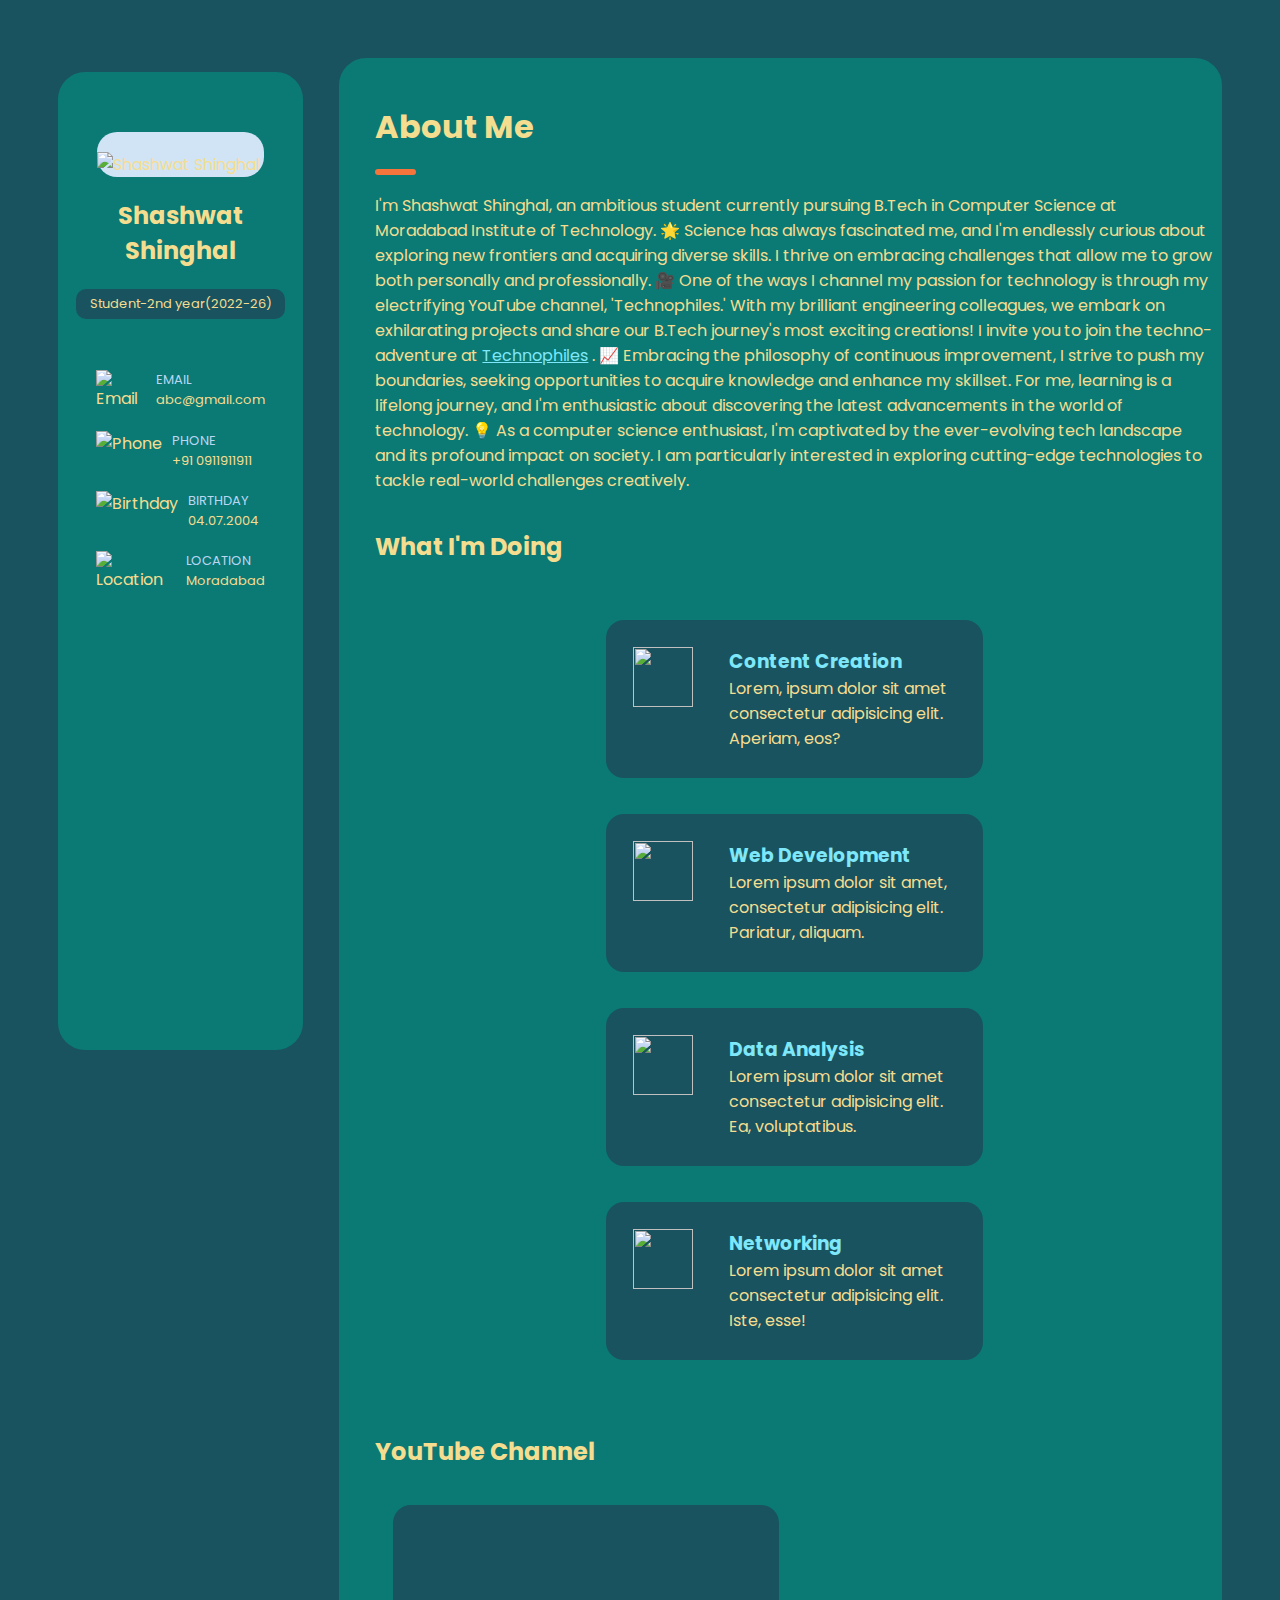
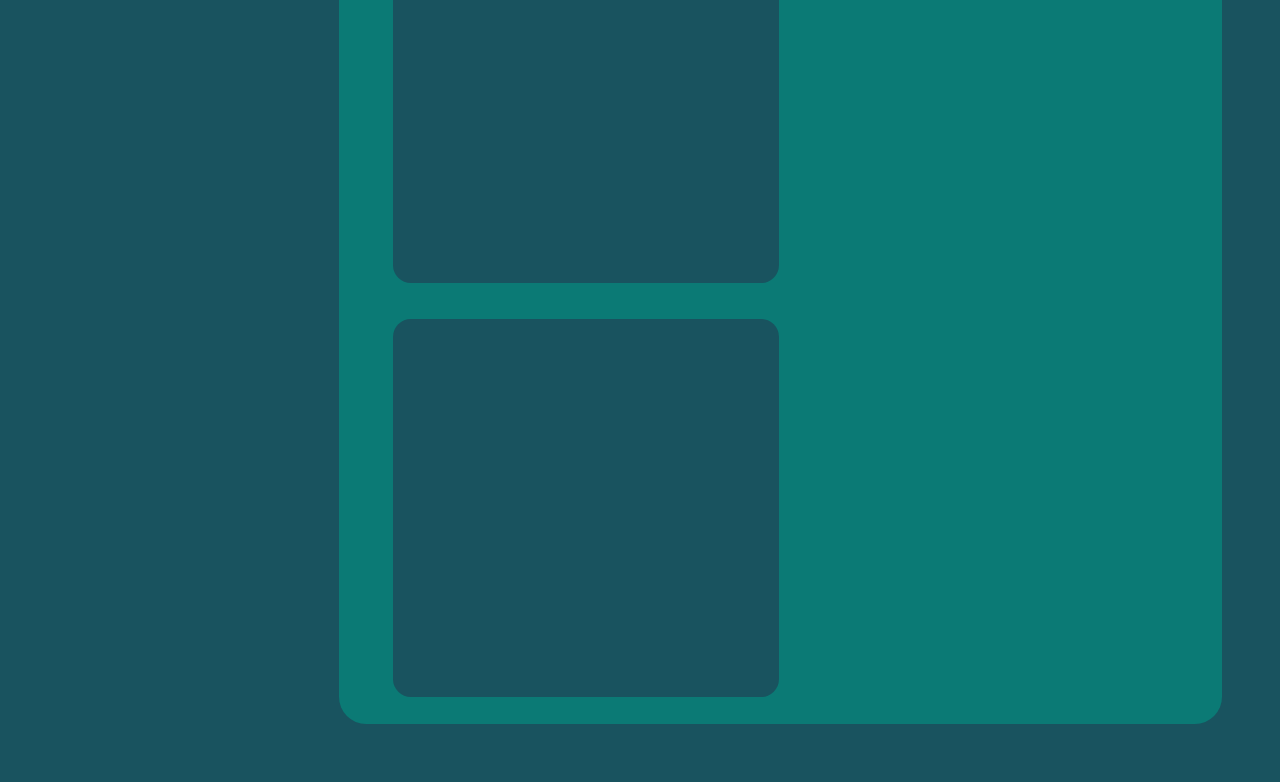
==== index.html @ 0c71488a "Merge branch 'master' of https://github.com/shashwat2048/webd" ====
<!DOCTYPE html>
<html lang="en">
<head>
    <meta charset="UTF-8">
    <meta name="viewport" content="width=device-width, initial-scale=1.0">
    <link rel="preconnect" href="https://fonts.googleapis.com">
    <link rel="preconnect" href="https://fonts.gstatic.com" crossorigin>
    <link href="https://fonts.googleapis.com/css2?family=Poppins:ital,wght@0,100;0,200;0,300;0,400;0,500;0,600;0,700;0,800;0,900;1,100;1,200;1,300;1,400;1,500;1,600;1,700;1,800;1,900&display=swap" rel="stylesheet">
    <title>Shashwat's Portfolio</title>
    <style>
        :root{
            --dHsidebar:100vh;
            --dWsidebar:20vw;
            --dHcontent:180vh;
            --dWcontent:80vw;
            --dflexdir:row;
            --dflexdirside:column;
            --dPossidebar:sticky;
            --dAlignmain:start;
            --dboxwidthmobile:45%;
            --defdisplay:flex;
            --defjustify:start;
            --defavatarwidth:80%;
            --defavatarheight:45%;
            --dboxminwidth:none;
        }
        @media only screen and (max-width: 767px){
            .sidebar{
            --dHsidebar:35vh;
            --dWsidebar:80vw; 
            --dPossidebar:static; 
            --dflexdirside:row;
            --defjustify:center;
            }
            .content{
            --dHcontent:80vh;
            --dWcontent:80vw;               
            }
            .main{
            --dflexdir:column;
            --dAlignmain:center;
            }
            .box{
                --dboxwidthmobile:none;
                --dboxminwidth:80%;
            }
            .testibox{
                --dboxwidthmobile:80%;
            }
            .info{
                --defdisplay:none;
            }
            .avatarbg{
            --defavatarwidth:65%;
            --defavatarheight:50%;
            }
        }
        *{
            margin: 0;
            padding: 0;
            font-family: "Poppins";
            color: #F5DD90;
        }
        body{
            background-color: #19535F;
        }
        .main{
            display: flex;
            flex-direction: var(--dflexdir);
            border: 0px solid ;
            border-radius: 1vh;
            padding: 40px;
            align-items: var(--dAlignmain);
            position: static;
            justify-content: center;
        }
        .boxout{
            border: 0px solid;
            background-color: #0B7A75;
            border-radius: 3vh;
            margin-top: 5vh;
            margin: 2vh;
            padding: 1vh;
        }
        .sidebar{
            min-height: var(--dHsidebar);
            width: var(--dWsidebar);
            position: var(--dPossidebar);
            top: 8vh;
            display: flex;
            flex-direction: var(--dflexdirside);
            padding: 1.5%;
            padding-top: 5%;
            justify-content: var(--defjustify);

        }
        .content{
            min-height: var(--dHcontent);
            width: var(--dWcontent);
            padding-left: 4vh;
        }
        .line{
            width: 35px;
            border: 3px solid #F4743B;
            border-radius: 3px;
            margin: 2vh;
            margin-left: 0;
        }
        #intextlink{
            color: #7EE8FA;
        }
        .whatiamdoing{
            display: flex;
            flex-direction: var(--dflexdir);
            flex-wrap: wrap;
            justify-content: space-evenly;
            padding: 20px;
        }
        .contenthead{
            color: #7EE8FA;
        }
        .box{
            display: flex;
            width: var(--dboxwidthmobile);
            min-width: var(--dboxminwidthmobile);
            margin: 2vh;
            padding: 1vh;
            background-color: #19535F;
            border: 0px;
            border-radius: 2vh;
            justify-content: space-between;
        }
        .testimonials{
            display: flex;
            flex-direction: var(--dflexdir);
            flex-wrap: wrap;
        }
        .testibox{
            display: flex;
            flex-direction: column;
            align-items: center;
            height: 40vh;
            width: var(--dboxwidthmobile);
            margin: 2vh;
            padding: 1vh;
            padding-left: 0vh;
            background-color: #19535F;
            border: 0px;
            border-radius: 2vh;
            justify-content: center;
        }
        .headtext{
            margin: 1vh;
        }
        .heading{
            margin: 2vh;
            margin-top: 4vh;
            margin-left: 0;
        }
        .image{
            margin: 2vh;
        }
        .text{
            margin: 2vh;
        }
        iframe{
            width: 80%;
            height: 80%;
            border-radius: 2vh;
        }
        .avatarbg{
            background-color: #D0E4F6;
            width: var(--defavatarwidth);
            height: var(--defavatarheight);
            border-radius: 20px;
            padding-top: 20px;
            margin:auto;
        }
        .avatar{
            width:100% ;
            height:100%;
            margin: auto;
        }
        .sidename{
            margin-top: 10%;
            margin-bottom: 10%;
            text-align: center;
        }
        .year{
            background-color: #19535F;
            border-radius: 10px;
            font-size: small;
            text-align: center;
            padding: 5px;
        }
        .sidehead{
            margin-bottom: 15%;
        }
        ul{
            list-style-type: none;
        }
        li{
            margin: 20px;
        }
        .sideimg{
            width: auto;
        }
        .imgs{
            width: 45px;
        }
        .listitem{
            display:flex ;
            align-items: start;
        }
        .sidetext{
            font-size: small;
            margin-left: 10px ;
        }
        .info{
            display: var(--defdisplay);
        }
        .sidecap{
            color: #BAD7F2;
        }
    </style>
</head>
<body>
    <div class="main">
        <div class="boxout sidebar">
            <div class="sidehead">
                <div class="avatarbg"><img src="C:\Users\Dell\Desktop\webd\ska.png" alt="Shashwat Shinghal" class="avatar"></div>
                <div class="avatarname">
                    <h2 class="sidename">Shashwat Shinghal</h2>
                    <div class="year"><p>Student-2nd year(2022-26)</p></div>
                </div>
            </div>
            <div class="info">
                <ul>
                    <li>
                    <div class="listitem">
                        <div class="sideimg"> <img src="C:\Users\Dell\Desktop\webd\email.png" alt="Email" class="imgs"> </div>
                        <div class="sidetext"><p class="sidecap">EMAIL</p><p>abc@gmail.com</p></div>
                    </div>
                    </li>
                    <li>
                    <div class="listitem">    
                        <div class="sideimg"> <img src="C:\Users\Dell\Desktop\webd\phone-call.png" alt="Phone" class="imgs"> </div>
                        <div class="sidetext"><p class="sidecap">PHONE</p><p>+91 0911911911</p></div>
                    </div>
                    </li>
                    <li>
                        <div class="listitem">
                        <div class="sideimg"> <img src="C:\Users\Dell\Desktop\webd\calendar.png" alt="Birthday" class="imgs"> </div>
                        <div class="sidetext"><p class="sidecap">BIRTHDAY</p><p>04.07.2004</p></div>
                    </div>
                    </li>
                    <li>
                        <div class="listitem">
                        <div class="sideimg"> <img src="C:\Users\Dell\Desktop\webd\placeholder.png" alt="Location" class="imgs"> </div>
                        <div class="sidetext"><p class="sidecap">LOCATION</p><p>Moradabad</p></div>
                    </div>
                    </li>
                </ul>
            </div>
        </div>
        <div class="boxout content">
            <div class="aboutme">
                <h1 class="heading abtme">About Me</h1>
                <div class="line"></div>
                <p class="aboutcontent">I'm Shashwat Shinghal, an ambitious student currently pursuing B.Tech in Computer Science at Moradabad Institute of Technology.

                    🌟 Science has always fascinated me, and I'm endlessly curious about exploring new frontiers and acquiring diverse skills. I thrive on embracing challenges that allow me to grow both personally and professionally.
                    
                    🎥 One of the ways I channel my passion for technology is through my electrifying YouTube channel, 'Technophiles.' With my brilliant engineering colleagues, we embark on exhilarating projects and share our B.Tech journey's most exciting creations! I invite you to join the techno-adventure at
                    <a href="https://youtube.com/@TECHNOPHILES_" target="_blank" id="intextlink">Technophiles</a> .
                    
                    📈 Embracing the philosophy of continuous improvement, I strive to push my boundaries, seeking opportunities to acquire knowledge and enhance my skillset. For me, learning is a lifelong journey, and I'm enthusiastic about discovering the latest advancements in the world of technology.
                    
                    💡 As a computer science enthusiast, I'm captivated by the ever-evolving tech landscape and its profound impact on society. I am particularly interested in exploring cutting-edge technologies to tackle real-world challenges creatively.</p>
            </div>
            <h2 class=" heading doing">What I'm Doing</h2>
            <div class="whatiamdoing">
                <div class="box box1">
                    <div class="image">
                        <img src="C:\Users\Dell\Desktop\webd\content.png" alt="" style="height: 60px; width: 60px;">
                    </div>
                    <div class="text">
                        <h3 class="contenthead">Content Creation</h3>
                        <p>Lorem, ipsum dolor sit amet consectetur adipisicing elit. Aperiam, eos?</p>
                    </div>
                </div>
                <div class="box box2">
                    <div class="image">
                        <img src="C:\Users\Dell\Desktop\webd\www.png" alt="" style="height: 60px; width: 60px;">
                    </div>
                    <div class="text">
                        <h3 class="contenthead">Web Development</h3>
                        <p>Lorem ipsum dolor sit amet, consectetur adipisicing elit. Pariatur, aliquam.</p>
                    </div>
                </div>
                <div class="box box3">
                    <div class="image">
                        <img src="C:\Users\Dell\Desktop\webd\analytics.png" alt="" style="height: 60px; width: 60px;">
                    </div>
                    <div class="text">
                        <h3 class="contenthead">Data Analysis</h3>
                        <p>Lorem ipsum dolor sit amet consectetur adipisicing elit. Ea, voluptatibus.</p>
                    </div>
                </div>
                <div class="box box4">
                    <div class="image">
                        <img src="C:\Users\Dell\Desktop\webd\teamwork.png" alt="" style="height: 60px; width: 60px;">
                    </div>
                    <div class="text">
                        <h3 class="contenthead">Networking</h3>
                        <p>Lorem ipsum dolor sit amet consectetur adipisicing elit. Iste, esse!</p>
                    </div>
                </div>
            </div>
            <h2 class=" heading">YouTube Channel</h2>
            <div class="testimonials">
                <div class="testibox vid1">
                    <iframe src="https://www.youtube.com/embed/_IjjmlWIiEA" frameborder="0"></iframe>
                </div>
                <div class="testibox vid2">
                    <iframe src="https://www.youtube.com/embed/XoobK7ovYzg" frameborder="0"></iframe>
                </div>
            </div>
        </div>
    </div>
</body>
</html>
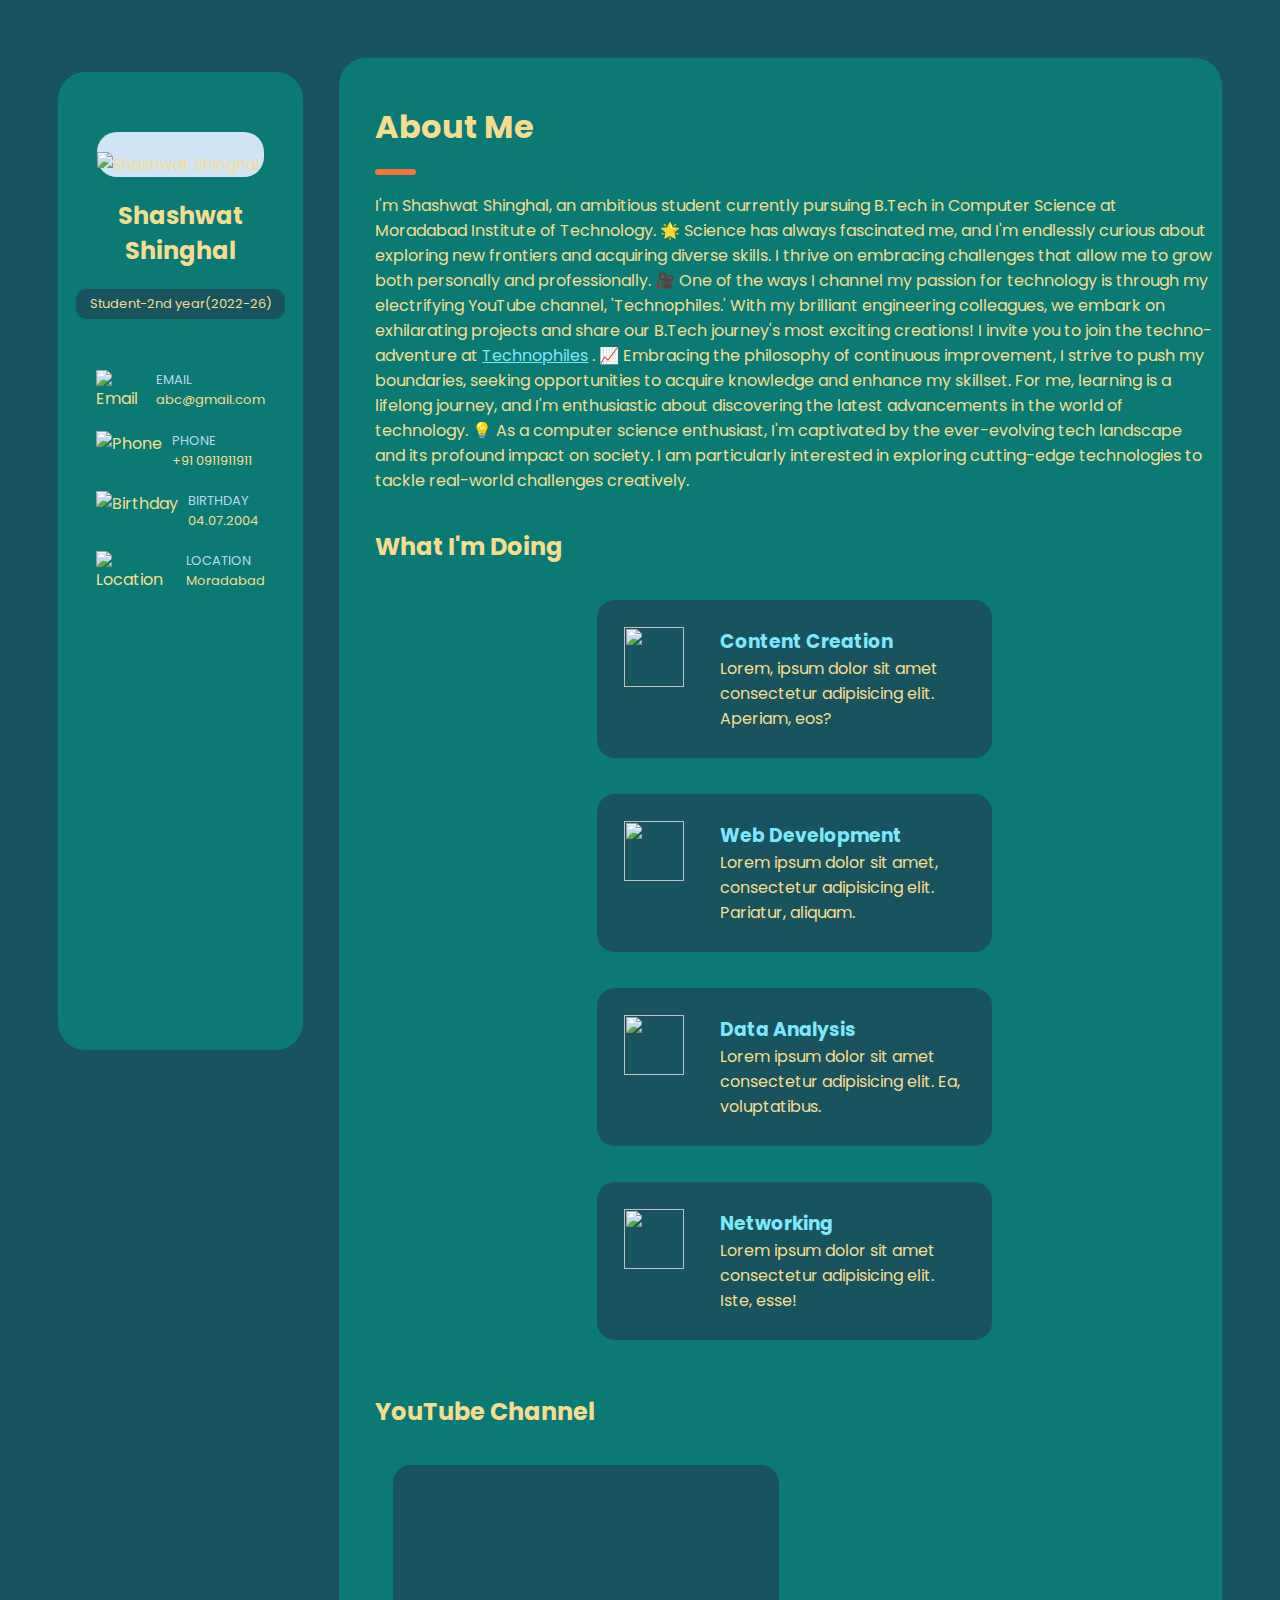
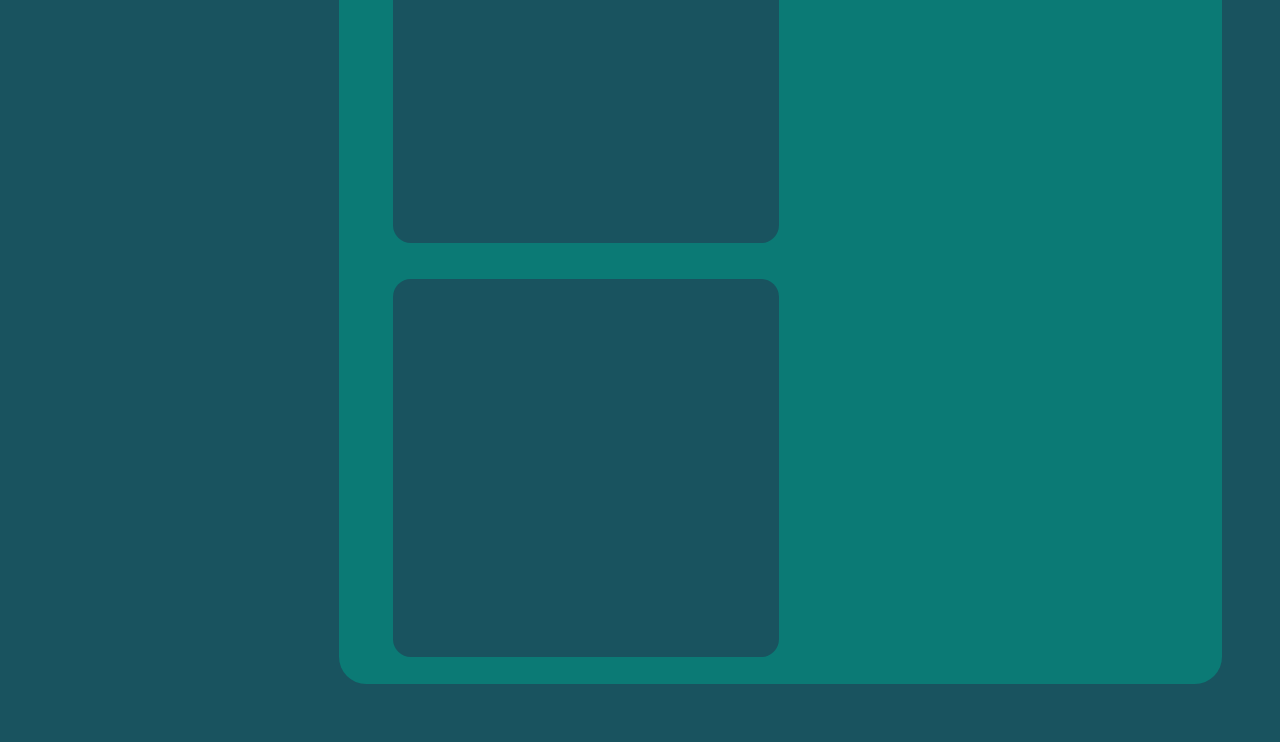
==== commit 52a04362: "fixed padding" ====
--- a/index.html
+++ b/index.html
@@ -23,6 +23,7 @@
             --defavatarwidth:80%;
             --defavatarheight:45%;
             --dboxminwidth:none;
+            --defcontentpadding:4vh;
         }
         @media only screen and (max-width: 767px){
             .sidebar{
@@ -34,7 +35,8 @@
             }
             .content{
             --dHcontent:80vh;
-            --dWcontent:80vw;               
+            --dWcontent:80vw;   
+            --defcontentpadding:1vh;            
             }
             .main{
             --dflexdir:column;
@@ -97,7 +99,7 @@
         .content{
             min-height: var(--dHcontent);
             width: var(--dWcontent);
-            padding-left: 4vh;
+            padding-left: var(--defcontentpadding);
         }
         .line{
             width: 35px;
@@ -114,7 +116,7 @@
             flex-direction: var(--dflexdir);
             flex-wrap: wrap;
             justify-content: space-evenly;
-            padding: 20px;
+            padding: 0px;
         }
         .contenthead{
             color: #7EE8FA;
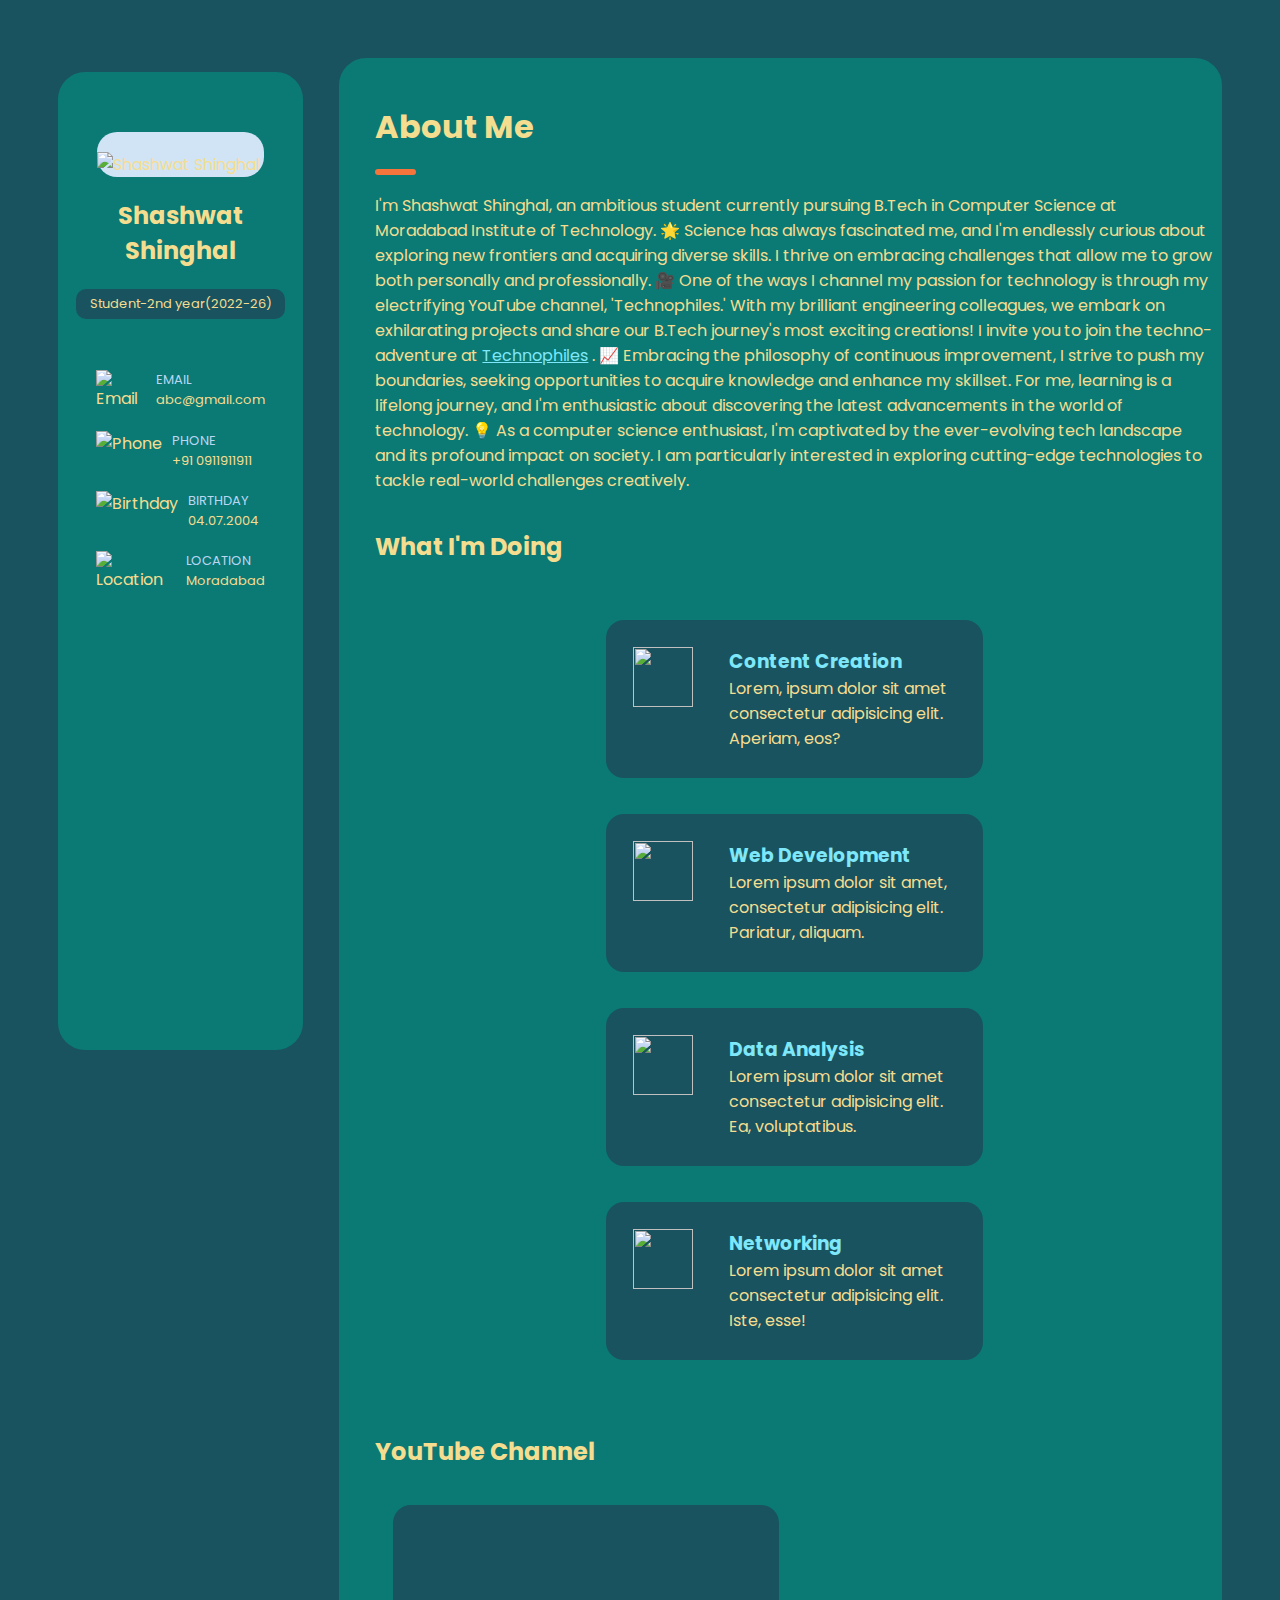
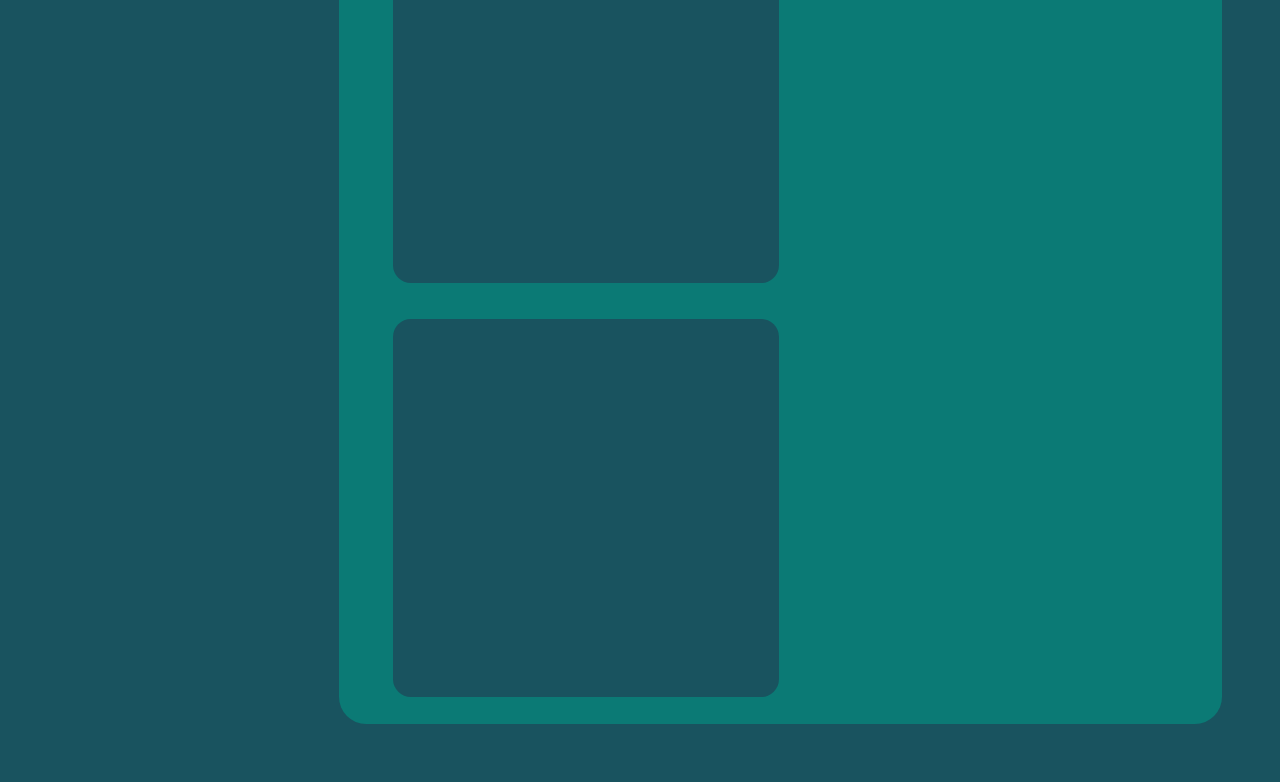
==== commit 43ebcf78: "Update index.html added proper image paths" ====
--- a/index.html
+++ b/index.html
@@ -23,7 +23,6 @@
             --defavatarwidth:80%;
             --defavatarheight:45%;
             --dboxminwidth:none;
-            --defcontentpadding:4vh;
         }
         @media only screen and (max-width: 767px){
             .sidebar{
@@ -35,8 +34,7 @@
             }
             .content{
             --dHcontent:80vh;
-            --dWcontent:80vw;   
-            --defcontentpadding:1vh;            
+            --dWcontent:80vw;               
             }
             .main{
             --dflexdir:column;
@@ -99,7 +97,7 @@
         .content{
             min-height: var(--dHcontent);
             width: var(--dWcontent);
-            padding-left: var(--defcontentpadding);
+            padding-left: 4vh;
         }
         .line{
             width: 35px;
@@ -116,7 +114,7 @@
             flex-direction: var(--dflexdir);
             flex-wrap: wrap;
             justify-content: space-evenly;
-            padding: 0px;
+            padding: 20px;
         }
         .contenthead{
             color: #7EE8FA;
@@ -230,7 +228,7 @@
     <div class="main">
         <div class="boxout sidebar">
             <div class="sidehead">
-                <div class="avatarbg"><img src="C:\Users\Dell\Desktop\webd\ska.png" alt="Shashwat Shinghal" class="avatar"></div>
+                <div class="avatarbg"><img src="https://github.com/shashwat2048/webd/blob/master/ska.png" alt="Shashwat Shinghal" class="avatar"></div>
                 <div class="avatarname">
                     <h2 class="sidename">Shashwat Shinghal</h2>
                     <div class="year"><p>Student-2nd year(2022-26)</p></div>
@@ -240,25 +238,25 @@
                 <ul>
                     <li>
                     <div class="listitem">
-                        <div class="sideimg"> <img src="C:\Users\Dell\Desktop\webd\email.png" alt="Email" class="imgs"> </div>
+                        <div class="sideimg"> <img src="https://github.com/shashwat2048/webd/blob/master/email.png" alt="Email" class="imgs"> </div>
                         <div class="sidetext"><p class="sidecap">EMAIL</p><p>abc@gmail.com</p></div>
                     </div>
                     </li>
                     <li>
                     <div class="listitem">    
-                        <div class="sideimg"> <img src="C:\Users\Dell\Desktop\webd\phone-call.png" alt="Phone" class="imgs"> </div>
+                        <div class="sideimg"> <img src="https://github.com/shashwat2048/webd/blob/master/phone-call.png" alt="Phone" class="imgs"> </div>
                         <div class="sidetext"><p class="sidecap">PHONE</p><p>+91 0911911911</p></div>
                     </div>
                     </li>
                     <li>
                         <div class="listitem">
-                        <div class="sideimg"> <img src="C:\Users\Dell\Desktop\webd\calendar.png" alt="Birthday" class="imgs"> </div>
+                        <div class="sideimg"> <img src="https://github.com/shashwat2048/webd/blob/master/calendar.png" alt="Birthday" class="imgs"> </div>
                         <div class="sidetext"><p class="sidecap">BIRTHDAY</p><p>04.07.2004</p></div>
                     </div>
                     </li>
                     <li>
                         <div class="listitem">
-                        <div class="sideimg"> <img src="C:\Users\Dell\Desktop\webd\placeholder.png" alt="Location" class="imgs"> </div>
+                        <div class="sideimg"> <img src="https://github.com/shashwat2048/webd/blob/master/placeholder.png" alt="Location" class="imgs"> </div>
                         <div class="sidetext"><p class="sidecap">LOCATION</p><p>Moradabad</p></div>
                     </div>
                     </li>
@@ -284,7 +282,7 @@
             <div class="whatiamdoing">
                 <div class="box box1">
                     <div class="image">
-                        <img src="C:\Users\Dell\Desktop\webd\content.png" alt="" style="height: 60px; width: 60px;">
+                        <img src="https://github.com/shashwat2048/webd/blob/master/content.png" alt="" style="height: 60px; width: 60px;">
                     </div>
                     <div class="text">
                         <h3 class="contenthead">Content Creation</h3>
@@ -293,7 +291,7 @@
                 </div>
                 <div class="box box2">
                     <div class="image">
-                        <img src="C:\Users\Dell\Desktop\webd\www.png" alt="" style="height: 60px; width: 60px;">
+                        <img src="https://github.com/shashwat2048/webd/blob/master/www.png" alt="" style="height: 60px; width: 60px;">
                     </div>
                     <div class="text">
                         <h3 class="contenthead">Web Development</h3>
@@ -302,7 +300,7 @@
                 </div>
                 <div class="box box3">
                     <div class="image">
-                        <img src="C:\Users\Dell\Desktop\webd\analytics.png" alt="" style="height: 60px; width: 60px;">
+                        <img src="https://github.com/shashwat2048/webd/blob/master/analytics.png" alt="" style="height: 60px; width: 60px;">
                     </div>
                     <div class="text">
                         <h3 class="contenthead">Data Analysis</h3>
@@ -311,7 +309,7 @@
                 </div>
                 <div class="box box4">
                     <div class="image">
-                        <img src="C:\Users\Dell\Desktop\webd\teamwork.png" alt="" style="height: 60px; width: 60px;">
+                        <img src="https://github.com/shashwat2048/webd/blob/master/teamwork.png" alt="" style="height: 60px; width: 60px;">
                     </div>
                     <div class="text">
                         <h3 class="contenthead">Networking</h3>
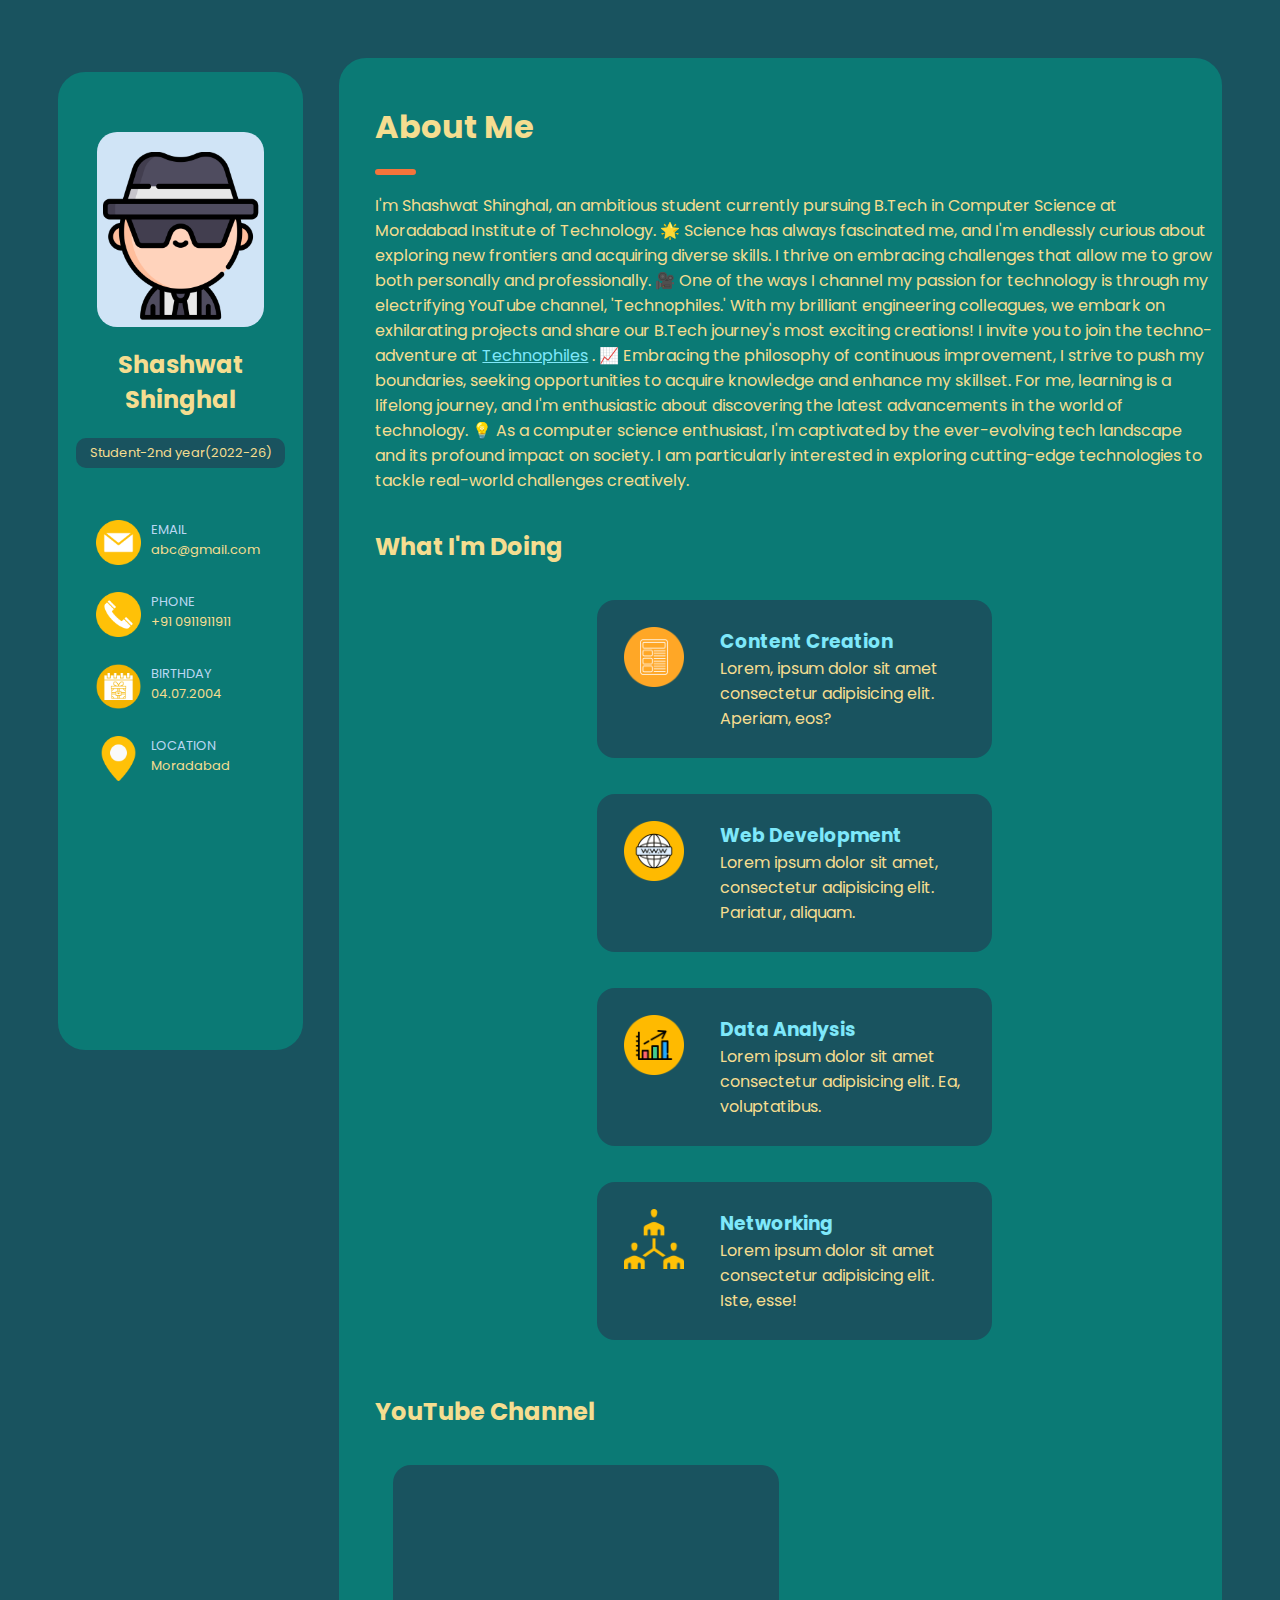
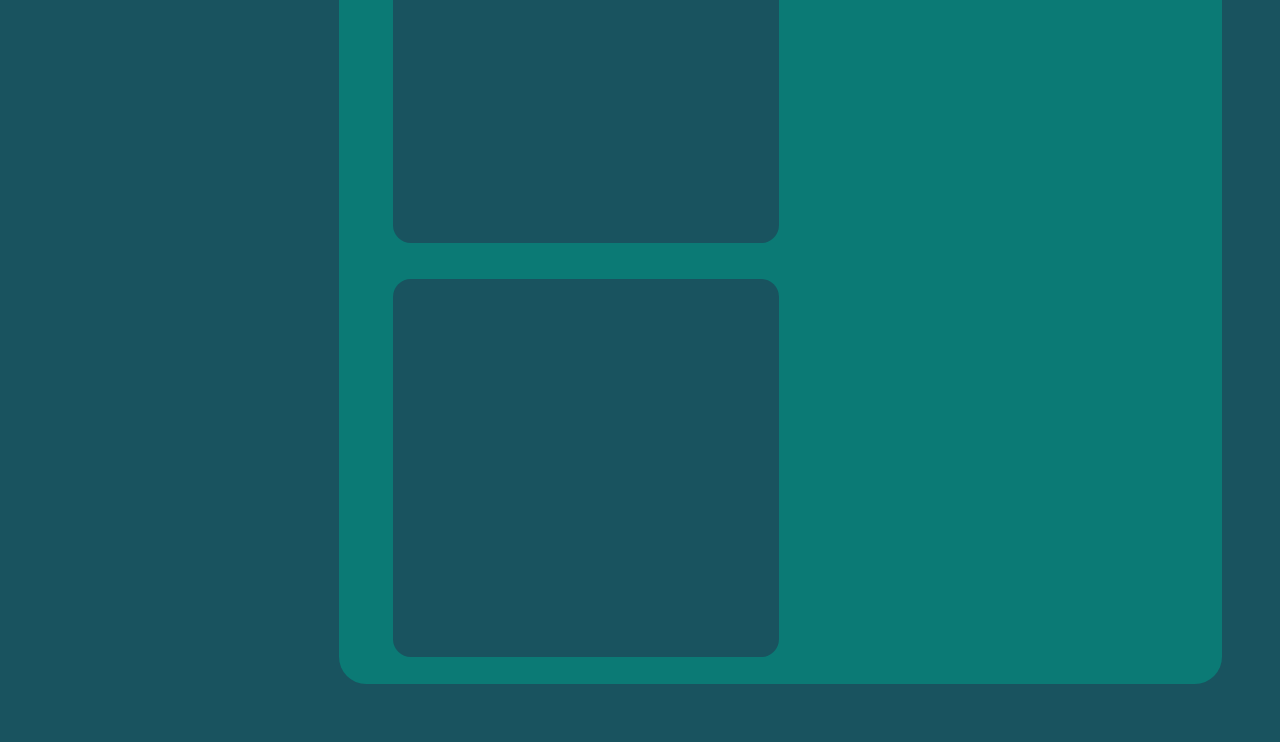
==== commit d500e56d: "updated paths" ====
--- a/index.html
+++ b/index.html
@@ -23,6 +23,7 @@
             --defavatarwidth:80%;
             --defavatarheight:45%;
             --dboxminwidth:none;
+            --defcontentpadding:4vh;
         }
         @media only screen and (max-width: 767px){
             .sidebar{
@@ -34,7 +35,8 @@
             }
             .content{
             --dHcontent:80vh;
-            --dWcontent:80vw;               
+            --dWcontent:80vw;   
+            --defcontentpadding:1vh;            
             }
             .main{
             --dflexdir:column;
@@ -97,7 +99,7 @@
         .content{
             min-height: var(--dHcontent);
             width: var(--dWcontent);
-            padding-left: 4vh;
+            padding-left: var(--defcontentpadding);
         }
         .line{
             width: 35px;
@@ -114,7 +116,7 @@
             flex-direction: var(--dflexdir);
             flex-wrap: wrap;
             justify-content: space-evenly;
-            padding: 20px;
+            padding: 0px;
         }
         .contenthead{
             color: #7EE8FA;
@@ -228,7 +230,7 @@
     <div class="main">
         <div class="boxout sidebar">
             <div class="sidehead">
-                <div class="avatarbg"><img src="https://github.com/shashwat2048/webd/blob/master/ska.png" alt="Shashwat Shinghal" class="avatar"></div>
+                <div class="avatarbg"><img src="ska.png" alt="Shashwat Shinghal" class="avatar"></div>
                 <div class="avatarname">
                     <h2 class="sidename">Shashwat Shinghal</h2>
                     <div class="year"><p>Student-2nd year(2022-26)</p></div>
@@ -238,25 +240,25 @@
                 <ul>
                     <li>
                     <div class="listitem">
-                        <div class="sideimg"> <img src="https://github.com/shashwat2048/webd/blob/master/email.png" alt="Email" class="imgs"> </div>
+                        <div class="sideimg"> <img src="email.png" alt="Email" class="imgs"> </div>
                         <div class="sidetext"><p class="sidecap">EMAIL</p><p>abc@gmail.com</p></div>
                     </div>
                     </li>
                     <li>
                     <div class="listitem">    
-                        <div class="sideimg"> <img src="https://github.com/shashwat2048/webd/blob/master/phone-call.png" alt="Phone" class="imgs"> </div>
+                        <div class="sideimg"> <img src="phone-call.png" alt="Phone" class="imgs"> </div>
                         <div class="sidetext"><p class="sidecap">PHONE</p><p>+91 0911911911</p></div>
                     </div>
                     </li>
                     <li>
                         <div class="listitem">
-                        <div class="sideimg"> <img src="https://github.com/shashwat2048/webd/blob/master/calendar.png" alt="Birthday" class="imgs"> </div>
+                        <div class="sideimg"> <img src="calendar.png" alt="Birthday" class="imgs"> </div>
                         <div class="sidetext"><p class="sidecap">BIRTHDAY</p><p>04.07.2004</p></div>
                     </div>
                     </li>
                     <li>
                         <div class="listitem">
-                        <div class="sideimg"> <img src="https://github.com/shashwat2048/webd/blob/master/placeholder.png" alt="Location" class="imgs"> </div>
+                        <div class="sideimg"> <img src="placeholder.png" alt="Location" class="imgs"> </div>
                         <div class="sidetext"><p class="sidecap">LOCATION</p><p>Moradabad</p></div>
                     </div>
                     </li>
@@ -282,7 +284,7 @@
             <div class="whatiamdoing">
                 <div class="box box1">
                     <div class="image">
-                        <img src="https://github.com/shashwat2048/webd/blob/master/content.png" alt="" style="height: 60px; width: 60px;">
+                        <img src="content.png" alt="" style="height: 60px; width: 60px;">
                     </div>
                     <div class="text">
                         <h3 class="contenthead">Content Creation</h3>
@@ -291,7 +293,7 @@
                 </div>
                 <div class="box box2">
                     <div class="image">
-                        <img src="https://github.com/shashwat2048/webd/blob/master/www.png" alt="" style="height: 60px; width: 60px;">
+                        <img src="www.png" alt="" style="height: 60px; width: 60px;">
                     </div>
                     <div class="text">
                         <h3 class="contenthead">Web Development</h3>
@@ -300,7 +302,7 @@
                 </div>
                 <div class="box box3">
                     <div class="image">
-                        <img src="https://github.com/shashwat2048/webd/blob/master/analytics.png" alt="" style="height: 60px; width: 60px;">
+                        <img src="analytics.png" alt="" style="height: 60px; width: 60px;">
                     </div>
                     <div class="text">
                         <h3 class="contenthead">Data Analysis</h3>
@@ -309,7 +311,7 @@
                 </div>
                 <div class="box box4">
                     <div class="image">
-                        <img src="https://github.com/shashwat2048/webd/blob/master/teamwork.png" alt="" style="height: 60px; width: 60px;">
+                        <img src="teamwork.png" alt="" style="height: 60px; width: 60px;">
                     </div>
                     <div class="text">
                         <h3 class="contenthead">Networking</h3>
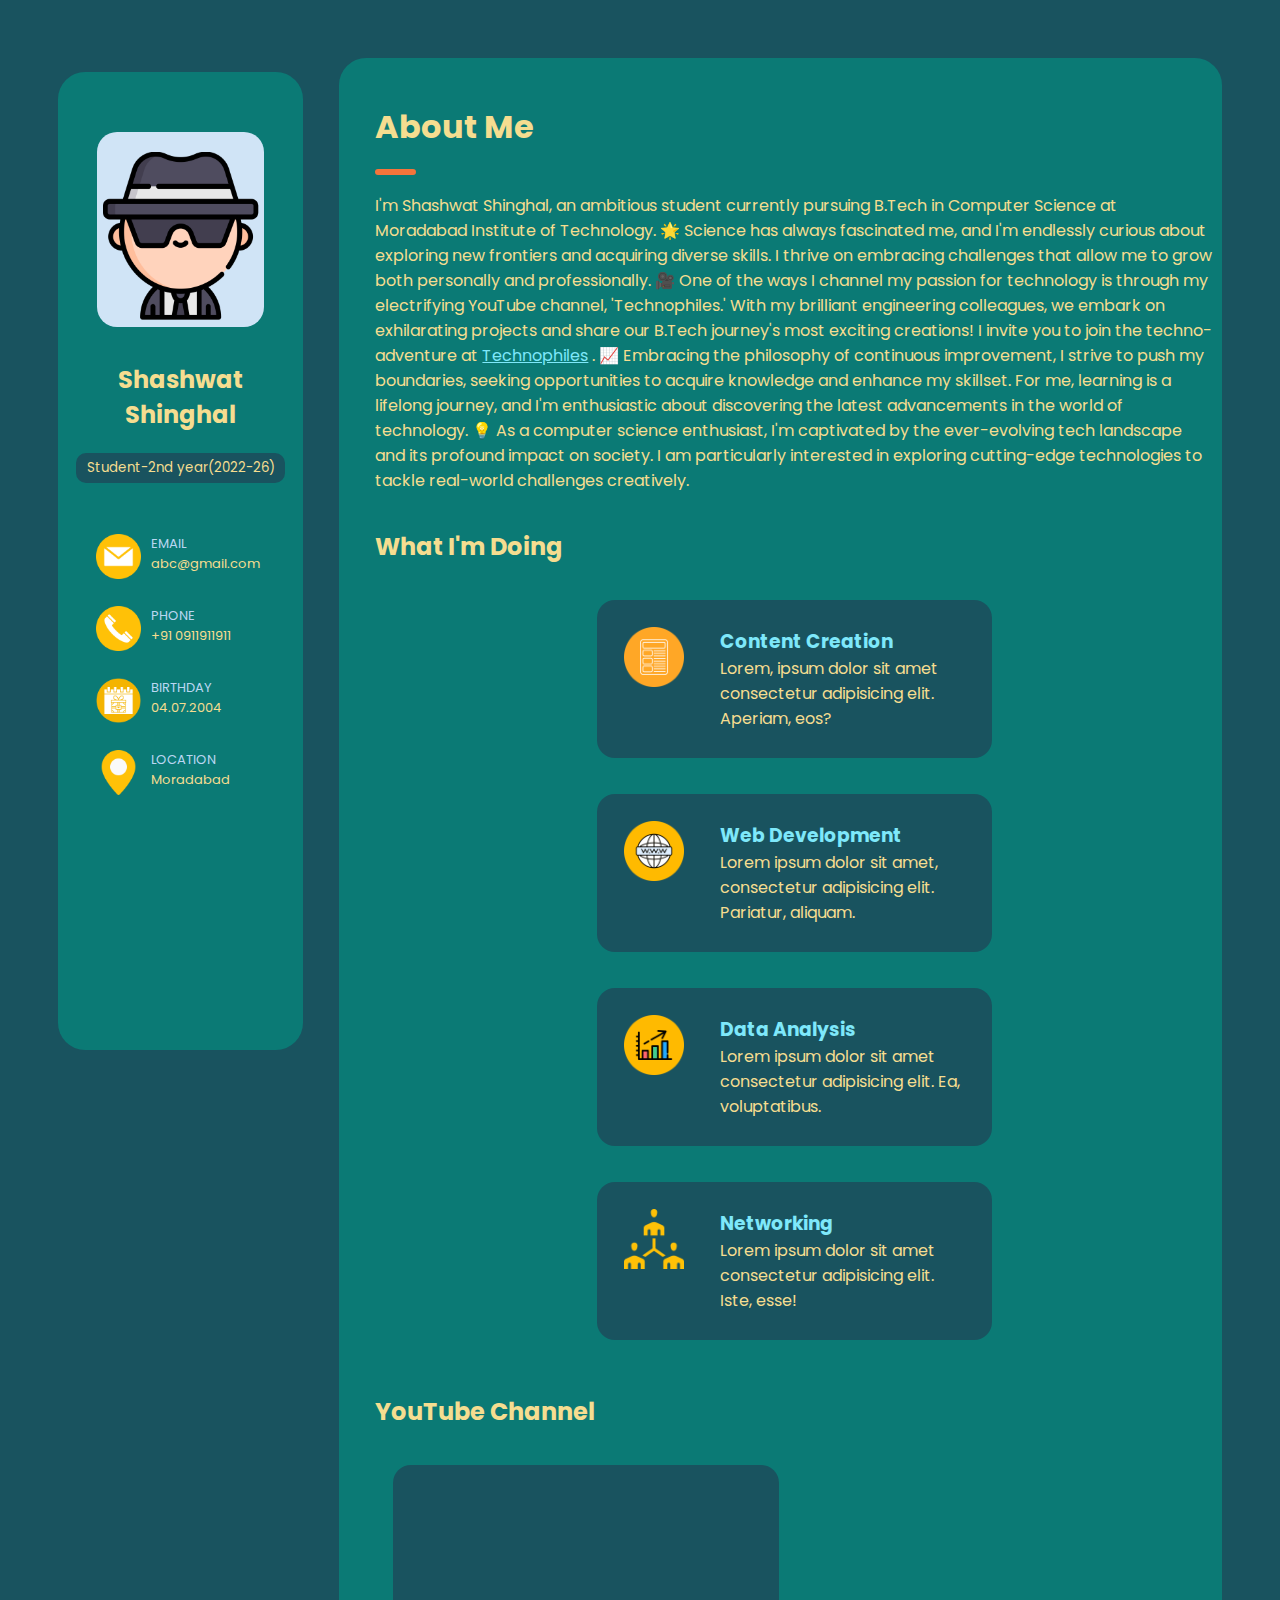
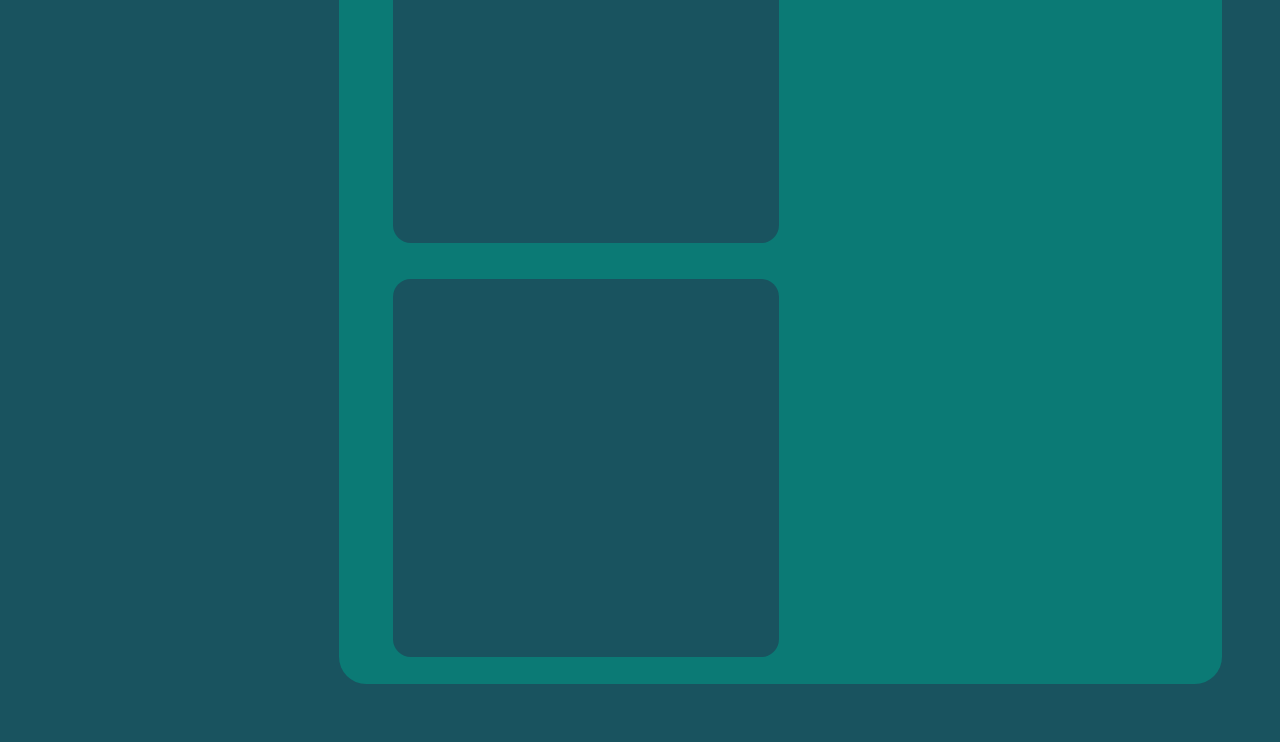
==== commit c2b99565: "krdo yr" ====
--- a/index.html
+++ b/index.html
@@ -1,272 +1,62 @@
 <!DOCTYPE html>
 <html lang="en">
+
 <head>
     <meta charset="UTF-8">
     <meta name="viewport" content="width=device-width, initial-scale=1.0">
     <link rel="preconnect" href="https://fonts.googleapis.com">
     <link rel="preconnect" href="https://fonts.gstatic.com" crossorigin>
     <link href="https://fonts.googleapis.com/css2?family=Poppins:ital,wght@0,100;0,200;0,300;0,400;0,500;0,600;0,700;0,800;0,900;1,100;1,200;1,300;1,400;1,500;1,600;1,700;1,800;1,900&display=swap" rel="stylesheet">
+    <link rel="icon" href="channels4_profile.jpg" type="image/x-icon">
+    <link rel="stylesheet" href="style.css">
     <title>Shashwat's Portfolio</title>
     <style>
-        :root{
-            --dHsidebar:100vh;
-            --dWsidebar:20vw;
-            --dHcontent:180vh;
-            --dWcontent:80vw;
-            --dflexdir:row;
-            --dflexdirside:column;
-            --dPossidebar:sticky;
-            --dAlignmain:start;
-            --dboxwidthmobile:45%;
-            --defdisplay:flex;
-            --defjustify:start;
-            --defavatarwidth:80%;
-            --defavatarheight:45%;
-            --dboxminwidth:none;
-            --defcontentpadding:4vh;
-        }
-        @media only screen and (max-width: 767px){
-            .sidebar{
-            --dHsidebar:35vh;
-            --dWsidebar:80vw; 
-            --dPossidebar:static; 
-            --dflexdirside:row;
-            --defjustify:center;
-            }
-            .content{
-            --dHcontent:80vh;
-            --dWcontent:80vw;   
-            --defcontentpadding:1vh;            
-            }
-            .main{
-            --dflexdir:column;
-            --dAlignmain:center;
-            }
-            .box{
-                --dboxwidthmobile:none;
-                --dboxminwidth:80%;
-            }
-            .testibox{
-                --dboxwidthmobile:80%;
-            }
-            .info{
-                --defdisplay:none;
-            }
-            .avatarbg{
-            --defavatarwidth:65%;
-            --defavatarheight:50%;
-            }
-        }
-        *{
-            margin: 0;
-            padding: 0;
-            font-family: "Poppins";
-            color: #F5DD90;
-        }
-        body{
-            background-color: #19535F;
-        }
-        .main{
-            display: flex;
-            flex-direction: var(--dflexdir);
-            border: 0px solid ;
-            border-radius: 1vh;
-            padding: 40px;
-            align-items: var(--dAlignmain);
-            position: static;
-            justify-content: center;
-        }
-        .boxout{
-            border: 0px solid;
-            background-color: #0B7A75;
-            border-radius: 3vh;
-            margin-top: 5vh;
-            margin: 2vh;
-            padding: 1vh;
-        }
-        .sidebar{
-            min-height: var(--dHsidebar);
-            width: var(--dWsidebar);
-            position: var(--dPossidebar);
-            top: 8vh;
-            display: flex;
-            flex-direction: var(--dflexdirside);
-            padding: 1.5%;
-            padding-top: 5%;
-            justify-content: var(--defjustify);
-
-        }
-        .content{
-            min-height: var(--dHcontent);
-            width: var(--dWcontent);
-            padding-left: var(--defcontentpadding);
-        }
-        .line{
-            width: 35px;
-            border: 3px solid #F4743B;
-            border-radius: 3px;
-            margin: 2vh;
-            margin-left: 0;
-        }
-        #intextlink{
-            color: #7EE8FA;
-        }
-        .whatiamdoing{
-            display: flex;
-            flex-direction: var(--dflexdir);
-            flex-wrap: wrap;
-            justify-content: space-evenly;
-            padding: 0px;
-        }
-        .contenthead{
-            color: #7EE8FA;
-        }
-        .box{
-            display: flex;
-            width: var(--dboxwidthmobile);
-            min-width: var(--dboxminwidthmobile);
-            margin: 2vh;
-            padding: 1vh;
-            background-color: #19535F;
-            border: 0px;
-            border-radius: 2vh;
-            justify-content: space-between;
-        }
-        .testimonials{
-            display: flex;
-            flex-direction: var(--dflexdir);
-            flex-wrap: wrap;
-        }
-        .testibox{
-            display: flex;
-            flex-direction: column;
-            align-items: center;
-            height: 40vh;
-            width: var(--dboxwidthmobile);
-            margin: 2vh;
-            padding: 1vh;
-            padding-left: 0vh;
-            background-color: #19535F;
-            border: 0px;
-            border-radius: 2vh;
-            justify-content: center;
-        }
-        .headtext{
-            margin: 1vh;
-        }
-        .heading{
-            margin: 2vh;
-            margin-top: 4vh;
-            margin-left: 0;
-        }
-        .image{
-            margin: 2vh;
-        }
-        .text{
-            margin: 2vh;
-        }
-        iframe{
-            width: 80%;
-            height: 80%;
-            border-radius: 2vh;
-        }
-        .avatarbg{
-            background-color: #D0E4F6;
-            width: var(--defavatarwidth);
-            height: var(--defavatarheight);
-            border-radius: 20px;
-            padding-top: 20px;
-            margin:auto;
-        }
-        .avatar{
-            width:100% ;
-            height:100%;
-            margin: auto;
-        }
-        .sidename{
-            margin-top: 10%;
-            margin-bottom: 10%;
-            text-align: center;
-        }
-        .year{
-            background-color: #19535F;
-            border-radius: 10px;
-            font-size: small;
-            text-align: center;
-            padding: 5px;
-        }
-        .sidehead{
-            margin-bottom: 15%;
-        }
-        ul{
-            list-style-type: none;
-        }
-        li{
-            margin: 20px;
-        }
-        .sideimg{
-            width: auto;
-        }
-        .imgs{
-            width: 45px;
-        }
-        .listitem{
-            display:flex ;
-            align-items: start;
-        }
-        .sidetext{
-            font-size: small;
-            margin-left: 10px ;
-        }
-        .info{
-            display: var(--defdisplay);
-        }
-        .sidecap{
-            color: #BAD7F2;
-        }
+       
     </style>
 </head>
+
 <body>
     <div class="main">
-        <div class="boxout sidebar">
-            <div class="sidehead">
-                <div class="avatarbg"><img src="ska.png" alt="Shashwat Shinghal" class="avatar"></div>
-                <div class="avatarname">
+        <header class="boxout sidebar">
+            <section class="sidehead">
+                <div class="avatarbg"><img src="ska.png" alt="Shashwat Shinghal" class="avatar"></div>&nbsp;
+                <div class="avatarinfo">
                     <h2 class="sidename">Shashwat Shinghal</h2>
                     <div class="year"><p>Student-2nd year(2022-26)</p></div>
                 </div>
-            </div>
-            <div class="info">
+            </section>
+            <article class="info">
                 <ul>
                     <li>
-                    <div class="listitem">
-                        <div class="sideimg"> <img src="email.png" alt="Email" class="imgs"> </div>
-                        <div class="sidetext"><p class="sidecap">EMAIL</p><p>abc@gmail.com</p></div>
-                    </div>
-                    </li>
-                    <li>
-                    <div class="listitem">    
-                        <div class="sideimg"> <img src="phone-call.png" alt="Phone" class="imgs"> </div>
-                        <div class="sidetext"><p class="sidecap">PHONE</p><p>+91 0911911911</p></div>
-                    </div>
+                        <div class="listitem">
+                            <div class="sideimg"> <img src="email.png" alt="Email" class="imgs"> </div>
+                            <div class="sidetext"><p class="sidecap">EMAIL</p><p>abc@gmail.com</p></div>
+                        </div>
                     </li>
                     <li>
                         <div class="listitem">
-                        <div class="sideimg"> <img src="calendar.png" alt="Birthday" class="imgs"> </div>
-                        <div class="sidetext"><p class="sidecap">BIRTHDAY</p><p>04.07.2004</p></div>
-                    </div>
+                            <div class="sideimg"> <img src="phone-call.png" alt="Phone" class="imgs"> </div>
+                            <div class="sidetext"><p class="sidecap">PHONE</p><p>+91 0911911911</p></div>
+                        </div>
                     </li>
                     <li>
                         <div class="listitem">
-                        <div class="sideimg"> <img src="placeholder.png" alt="Location" class="imgs"> </div>
-                        <div class="sidetext"><p class="sidecap">LOCATION</p><p>Moradabad</p></div>
-                    </div>
+                            <div class="sideimg"> <img src="calendar.png" alt="Birthday" class="imgs"> </div>
+                            <div class="sidetext"><p class="sidecap">BIRTHDAY</p><p>04.07.2004</p></div>
+                        </div>
+                    </li>
+                    <li>
+                        <div class="listitem">
+                            <div class="sideimg"> <img src="placeholder.png" alt="Location" class="imgs"> </div>
+                            <div class="sidetext"><p class="sidecap">LOCATION</p><p>Moradabad</p></div>
+                        </div>
                     </li>
                 </ul>
-            </div>
-        </div>
-        <div class="boxout content">
-            <div class="aboutme">
+            </article>
+        </header>
+
+        <section class="boxout content">
+            <article class="about-me">
                 <h1 class="heading abtme">About Me</h1>
                 <div class="line"></div>
                 <p class="aboutcontent">I'm Shashwat Shinghal, an ambitious student currently pursuing B.Tech in Computer Science at Moradabad Institute of Technology.
@@ -279,9 +69,10 @@
                     📈 Embracing the philosophy of continuous improvement, I strive to push my boundaries, seeking opportunities to acquire knowledge and enhance my skillset. For me, learning is a lifelong journey, and I'm enthusiastic about discovering the latest advancements in the world of technology.
                     
                     💡 As a computer science enthusiast, I'm captivated by the ever-evolving tech landscape and its profound impact on society. I am particularly interested in exploring cutting-edge technologies to tackle real-world challenges creatively.</p>
-            </div>
-            <h2 class=" heading doing">What I'm Doing</h2>
-            <div class="whatiamdoing">
+            </article>
+
+            <h2 class="heading doing">What I'm Doing</h2>
+            <section class="what-i-am-doing">
                 <div class="box box1">
                     <div class="image">
                         <img src="content.png" alt="" style="height: 60px; width: 60px;">
@@ -318,17 +109,19 @@
                         <p>Lorem ipsum dolor sit amet consectetur adipisicing elit. Iste, esse!</p>
                     </div>
                 </div>
-            </div>
-            <h2 class=" heading">YouTube Channel</h2>
-            <div class="testimonials">
-                <div class="testibox vid1">
+            </section>
+
+            <h2 class="heading">YouTube Channel</h2>
+            <section class="testimonials">
+                <div class="testibox">
                     <iframe src="https://www.youtube.com/embed/_IjjmlWIiEA" frameborder="0"></iframe>
                 </div>
-                <div class="testibox vid2">
+                <div class="testibox">
                     <iframe src="https://www.youtube.com/embed/XoobK7ovYzg" frameborder="0"></iframe>
                 </div>
-            </div>
-        </div>
+            </section>
+        </section>
     </div>
 </body>
+
 </html>
--- a/style.css
+++ b/style.css
@@ -0,0 +1,278 @@
+:root {
+    --dHsidebar: 100vh;
+    --dWsidebar: 20vw;
+    --dHcontent: 180vh;
+    --dWcontent: 80vw;
+    --dflexdir: row;
+    --dflexdirside: column;
+    --dPossidebar: sticky;
+    --dAlignmain: start;
+    --dboxwidthmobile: 45%;
+    --defdisplay: flex;
+    --defjustify: start;
+    --defavatarwidth: 80%;
+    --defavatarheight: 45%;
+    --dboxminwidth: none;
+    --defcontentpadding: 4vh;
+    --defvideowidth: 80%;
+    --defvideoheight: 40vh;
+    --defsideheaddir: column;
+    --defmarginsidename:5%;
+    --defmarginbotsidename:10%;
+    --defpadsidebar:1.5%;
+}
+
+@media only screen and (max-width: 1024px) {
+    .sidebar {
+        --dHsidebar: 25vh;
+        --dWsidebar: 80vw;
+        --dPossidebar: static;
+        --dflexdirside: row;
+        --defjustify: center;
+        --defpadsidebar:2%;
+    }
+    .sidehead{
+        --defsideheaddir: row;
+        --defpaddingsidehead:
+    }
+    .sidename{
+        --defmarginsidename:10%;
+        --defmarginbotsidename:2%;
+    }
+    .content {
+        --dHcontent: 80vh;
+        --dWcontent: 80vw;
+        --defcontentpadding: 1vh;
+    }
+
+    .main {
+        --dflexdir: column;
+        --dAlignmain: center;
+    }
+
+    .box {
+        --dboxwidthmobile: none;
+        --dboxminwidth: 80%;
+    }
+
+    .testibox {
+        --dboxwidthmobile: 80%;
+        --defvideoheight: 30vh;
+    }
+
+    .info {
+        --defdisplay: none;
+    }
+
+    .avatarbg {
+        --defavatarwidth: 40%;
+        --defavatarheight: 70%;
+        padding-top: 10%;
+    }
+    iframe{
+        --defvideowidth: 100%;
+    }
+}
+
+* {
+    margin: 0;
+    padding: 0;
+    font-family: "Poppins";
+    color: #F5DD90;
+}
+
+body {
+    background-color: #19535F;
+}
+
+.main {
+    display: flex;
+    flex-direction: var(--dflexdir);
+    border: 0px solid;
+    border-radius: 1vh;
+    padding: 40px;
+    align-items: var(--dAlignmain);
+    position: static;
+    justify-content: center;
+}
+
+.boxout {
+    border: 0px solid;
+    background-color: #0B7A75;
+    border-radius: 3vh;
+    margin-top: 5vh;
+    margin: 2vh;
+    padding: 1vh;
+}
+
+.sidebar {
+    min-height: var(--dHsidebar);
+    width: var(--dWsidebar);
+    position: var(--dPossidebar);
+    top: 8vh;
+    display: flex;
+    flex-direction: var(--dflexdirside);
+    padding: var(--defpadsidebar);
+    padding-top: 5%;
+    justify-content: var(--defjustify);
+}
+
+.content {
+    min-height: var(--dHcontent);
+    width: var(--dWcontent);
+    padding-left: var(--defcontentpadding);
+}
+
+.line {
+    width: 35px;
+    border: 3px solid #F4743B;
+    border-radius: 3px;
+    margin: 2vh;
+    margin-left: 0;
+}
+
+#intextlink {
+    color: #7EE8FA;
+}
+
+.what-i-am-doing {
+    display: flex;
+    flex-direction: var(--dflexdir);
+    flex-wrap: wrap;
+    justify-content: space-evenly;
+    padding: 0px;
+}
+
+.contenthead {
+    color: #7EE8FA;
+}
+
+.box {
+    display: flex;
+    width: var(--dboxwidthmobile);
+    min-width: var(--dboxminwidth);
+    margin: 2vh;
+    padding: 1vh;
+    background-color: #19535F;
+    border: 0px;
+    border-radius: 2vh;
+    justify-content: space-between;
+}
+
+.testimonials {
+    display: flex;
+    flex-direction: var(--dflexdir);
+    flex-wrap: wrap;
+}
+
+.testibox {
+    display: flex;
+    flex-direction: column;
+    align-items: center;
+    height: var(--defvideoheight);
+    width: var(--dboxwidthmobile);
+    margin: 2vh;
+    padding: 1vh;
+    padding-left: 0vh;
+    background-color: #19535F;
+    border: 0px;
+    border-radius: 2vh;
+    justify-content: center;
+}
+
+.headtext {
+    margin: 1vh;
+}
+
+.heading {
+    margin: 2vh;
+    margin-top: 4vh;
+    margin-left: 0;
+}
+
+.image {
+    margin: 2vh;
+}
+
+.text {
+    margin: 2vh;
+}
+
+iframe {
+    width: var(--defvideowidth);
+    height: 80%;
+    border-radius: 2vh;
+}
+
+.avatarbg {
+    background-color: #D0E4F6;
+    width: var(--defavatarwidth);
+    height: var(--defavatarheight);
+    border-radius: 20px;
+    padding-top: 20px;
+    margin: auto;
+}
+
+.avatar {
+    width: 100%;
+    height: 100%;
+    margin: auto;
+}
+
+.sidename {
+    margin-top: var(--defmarginsidename);
+    margin-bottom: var(--defmarginbotsidename);
+    text-align: center;
+}
+
+.year {
+    background-color: #19535F;
+    border-radius: 10px;
+    font-size: smaller;
+    text-align: center;
+    padding: 5px;
+}
+
+.sidehead {
+    margin-bottom: 15%;
+    display: flex;
+    flex-direction: var(--defsideheaddir);
+    padding-top: var(--defpaddingsidehead);
+}
+
+ul {
+    list-style-type: none;
+}
+
+li {
+    margin: 20px;
+}
+
+.sideimg {
+    width: auto;
+}
+
+.imgs {
+    width: 45px;
+}
+
+.listitem {
+    display: flex;
+    align-items: start;
+}
+
+.sidetext {
+    font-size: small;
+    margin-left: 10px;
+}
+
+.info {
+    display: var(--defdisplay);
+}
+
+.sidecap {
+    color: #BAD7F2;
+}
+.abtme{
+    font-size: xx-large;
+}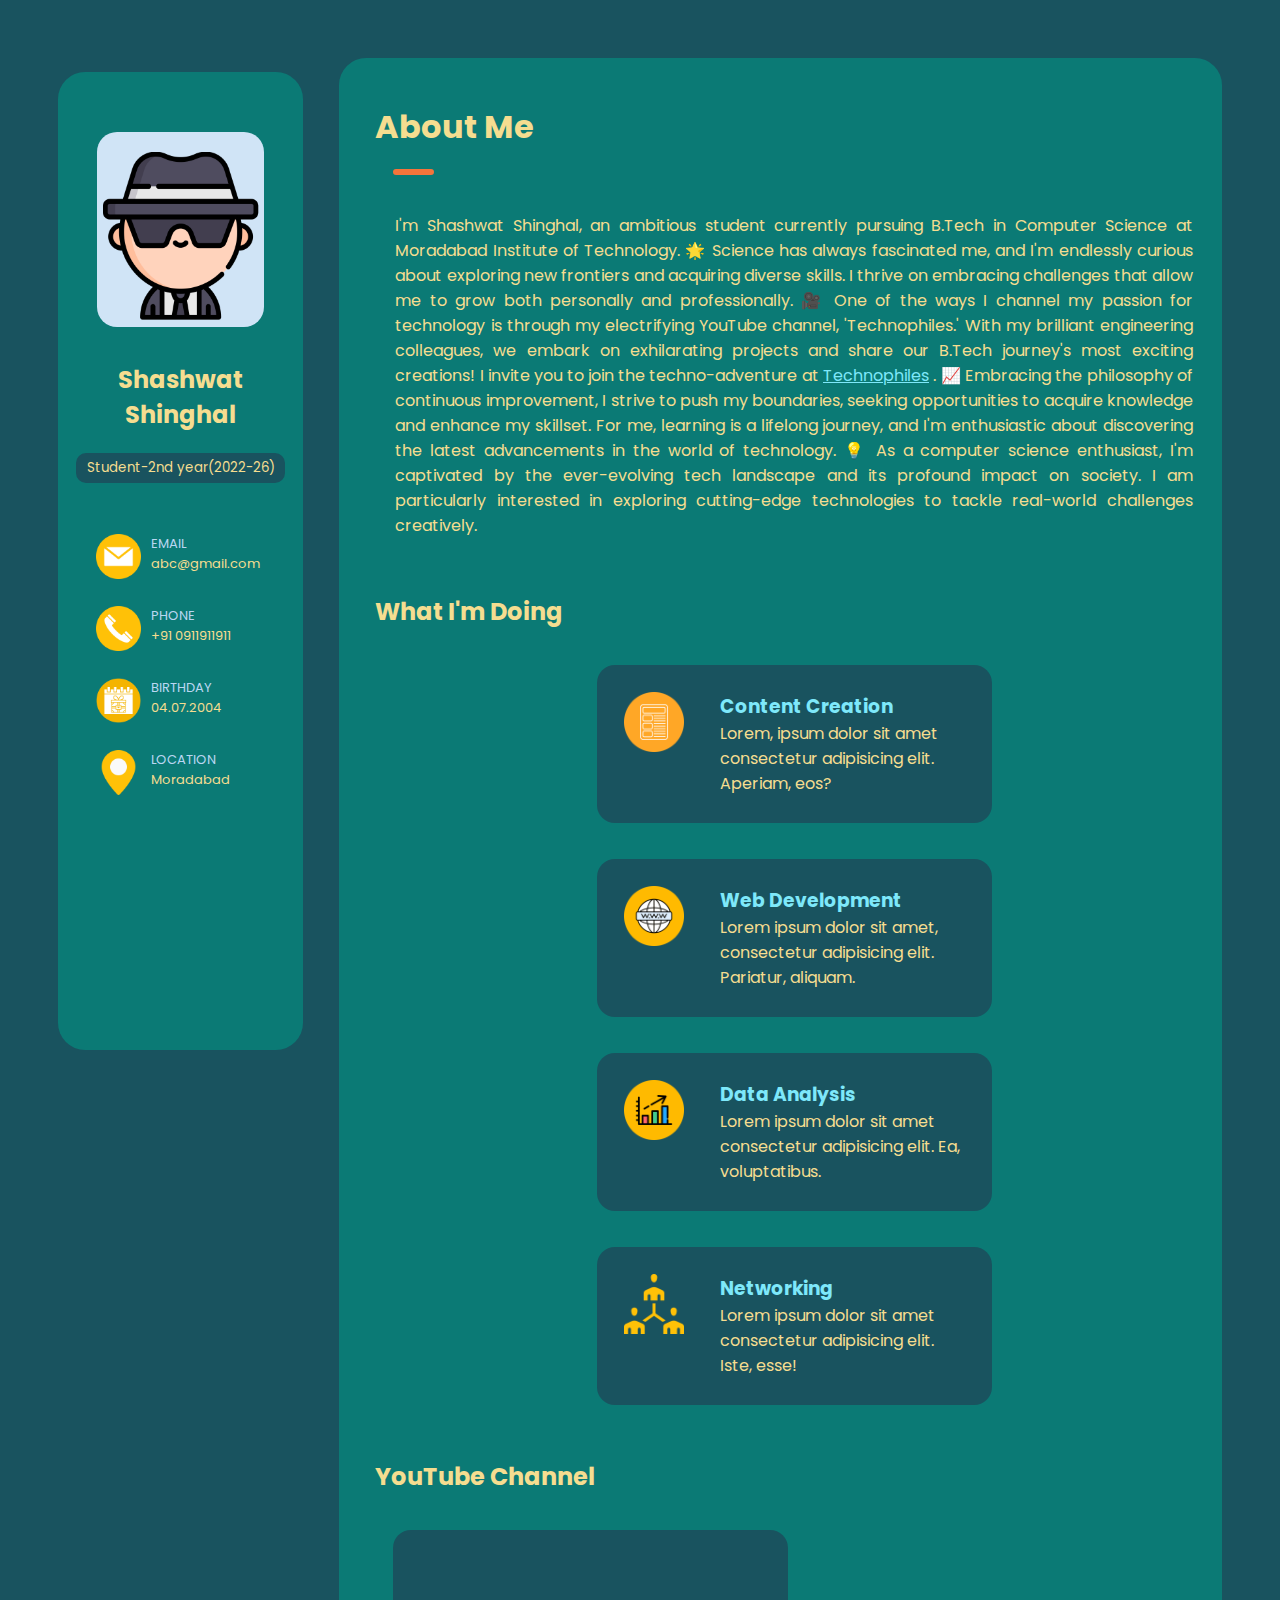
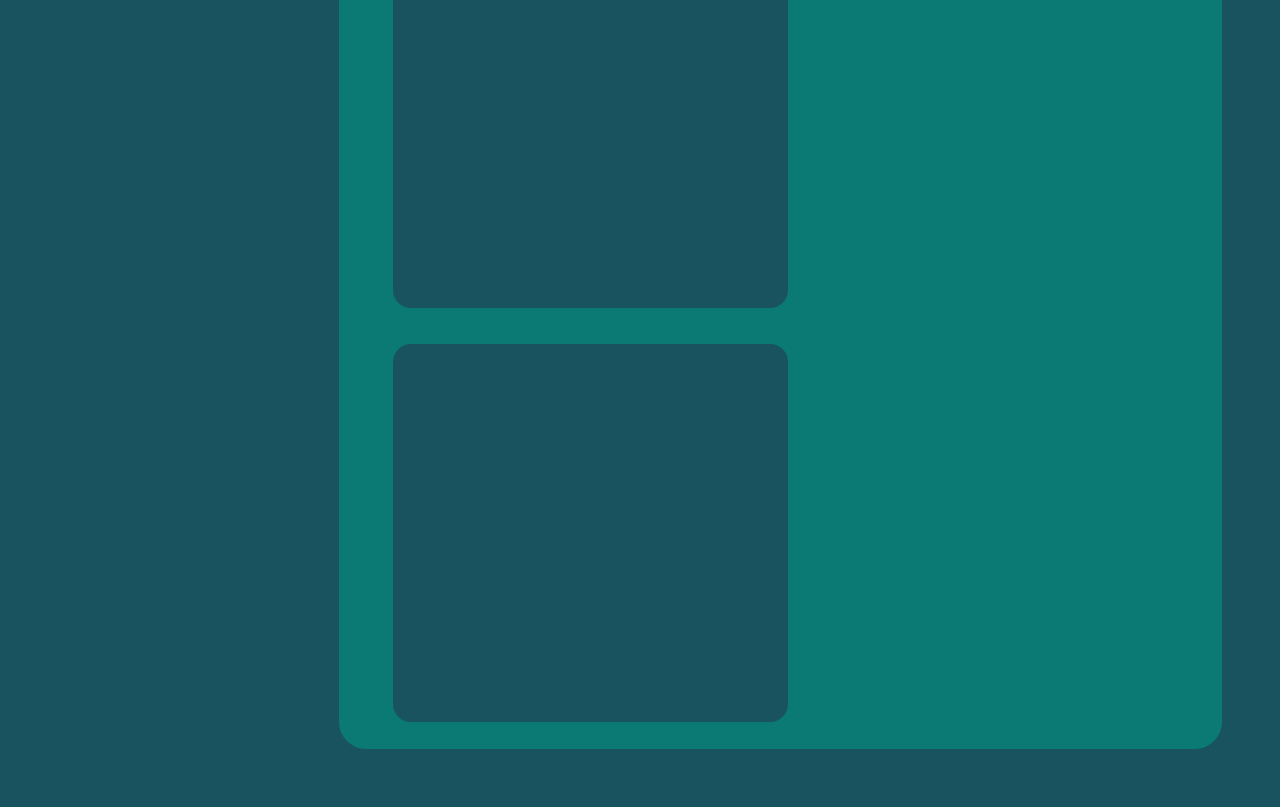
==== commit dcda8313: "updating changes" ====
--- a/index.html
+++ b/index.html
@@ -59,7 +59,7 @@
             <article class="about-me">
                 <h1 class="heading abtme">About Me</h1>
                 <div class="line"></div>
-                <p class="aboutcontent">I'm Shashwat Shinghal, an ambitious student currently pursuing B.Tech in Computer Science at Moradabad Institute of Technology.
+                <p class="about-content">I'm Shashwat Shinghal, an ambitious student currently pursuing B.Tech in Computer Science at Moradabad Institute of Technology.
 
                     🌟 Science has always fascinated me, and I'm endlessly curious about exploring new frontiers and acquiring diverse skills. I thrive on embracing challenges that allow me to grow both personally and professionally.
                     
@@ -113,11 +113,11 @@
 
             <h2 class="heading">YouTube Channel</h2>
             <section class="testimonials">
-                <div class="testibox">
-                    <iframe src="https://www.youtube.com/embed/_IjjmlWIiEA" frameborder="0"></iframe>
+                <div class="test-item-box">
+                    <iframe src="https://www.youtube.com/embed/_IjjmlWIiEA" frameborder="0" class="video-frame"></iframe>
                 </div>
-                <div class="testibox">
-                    <iframe src="https://www.youtube.com/embed/XoobK7ovYzg" frameborder="0"></iframe>
+                <div class="test-item-box">
+                    <iframe src="https://www.youtube.com/embed/XoobK7ovYzg" frameborder="0" class="video-frame"></iframe>
                 </div>
             </section>
         </section>
--- a/style.css
+++ b/style.css
@@ -20,6 +20,9 @@
     --defmarginsidename:5%;
     --defmarginbotsidename:10%;
     --defpadsidebar:1.5%;
+    --bgcolor:#19535F;
+    --head-alignment: left;
+    --line-length:35px;
 }
 
 @media only screen and (max-width: 1024px) {
@@ -55,9 +58,10 @@
         --dboxminwidth: 80%;
     }
 
-    .testibox {
+    .test-item-box {
         --dboxwidthmobile: 80%;
         --defvideoheight: 30vh;
+        --bgcolor: #0B7A75;
     }
 
     .info {
@@ -71,6 +75,12 @@
     }
     iframe{
         --defvideowidth: 100%;
+    }
+    .heading{
+        --head-alignment:center;
+    }
+    .line{
+        --line-length:70vw;
     }
 }
 
@@ -124,11 +134,11 @@
 }
 
 .line {
-    width: 35px;
+    width: var(--line-length);
     border: 3px solid #F4743B;
     border-radius: 3px;
     margin: 2vh;
-    margin-left: 0;
+
 }
 
 #intextlink {
@@ -163,9 +173,11 @@
     display: flex;
     flex-direction: var(--dflexdir);
     flex-wrap: wrap;
-}
-
-.testibox {
+    align-items: center;
+    
+}
+
+.test-item-box {
     display: flex;
     flex-direction: column;
     align-items: center;
@@ -173,8 +185,7 @@
     width: var(--dboxwidthmobile);
     margin: 2vh;
     padding: 1vh;
-    padding-left: 0vh;
-    background-color: #19535F;
+    background-color: var(--bgcolor);
     border: 0px;
     border-radius: 2vh;
     justify-content: center;
@@ -185,6 +196,7 @@
 }
 
 .heading {
+    text-align: var(--head-alignment);
     margin: 2vh;
     margin-top: 4vh;
     margin-left: 0;
@@ -196,6 +208,7 @@
 
 .text {
     margin: 2vh;
+    text-align: left;
 }
 
 iframe {
@@ -275,4 +288,14 @@
 }
 .abtme{
     font-size: xx-large;
+}
+
+.about-content{
+    text-align: justify;
+    padding: 20px;
+}
+
+.video-frame{
+    height: 100%;
+    width: 100%;
 }